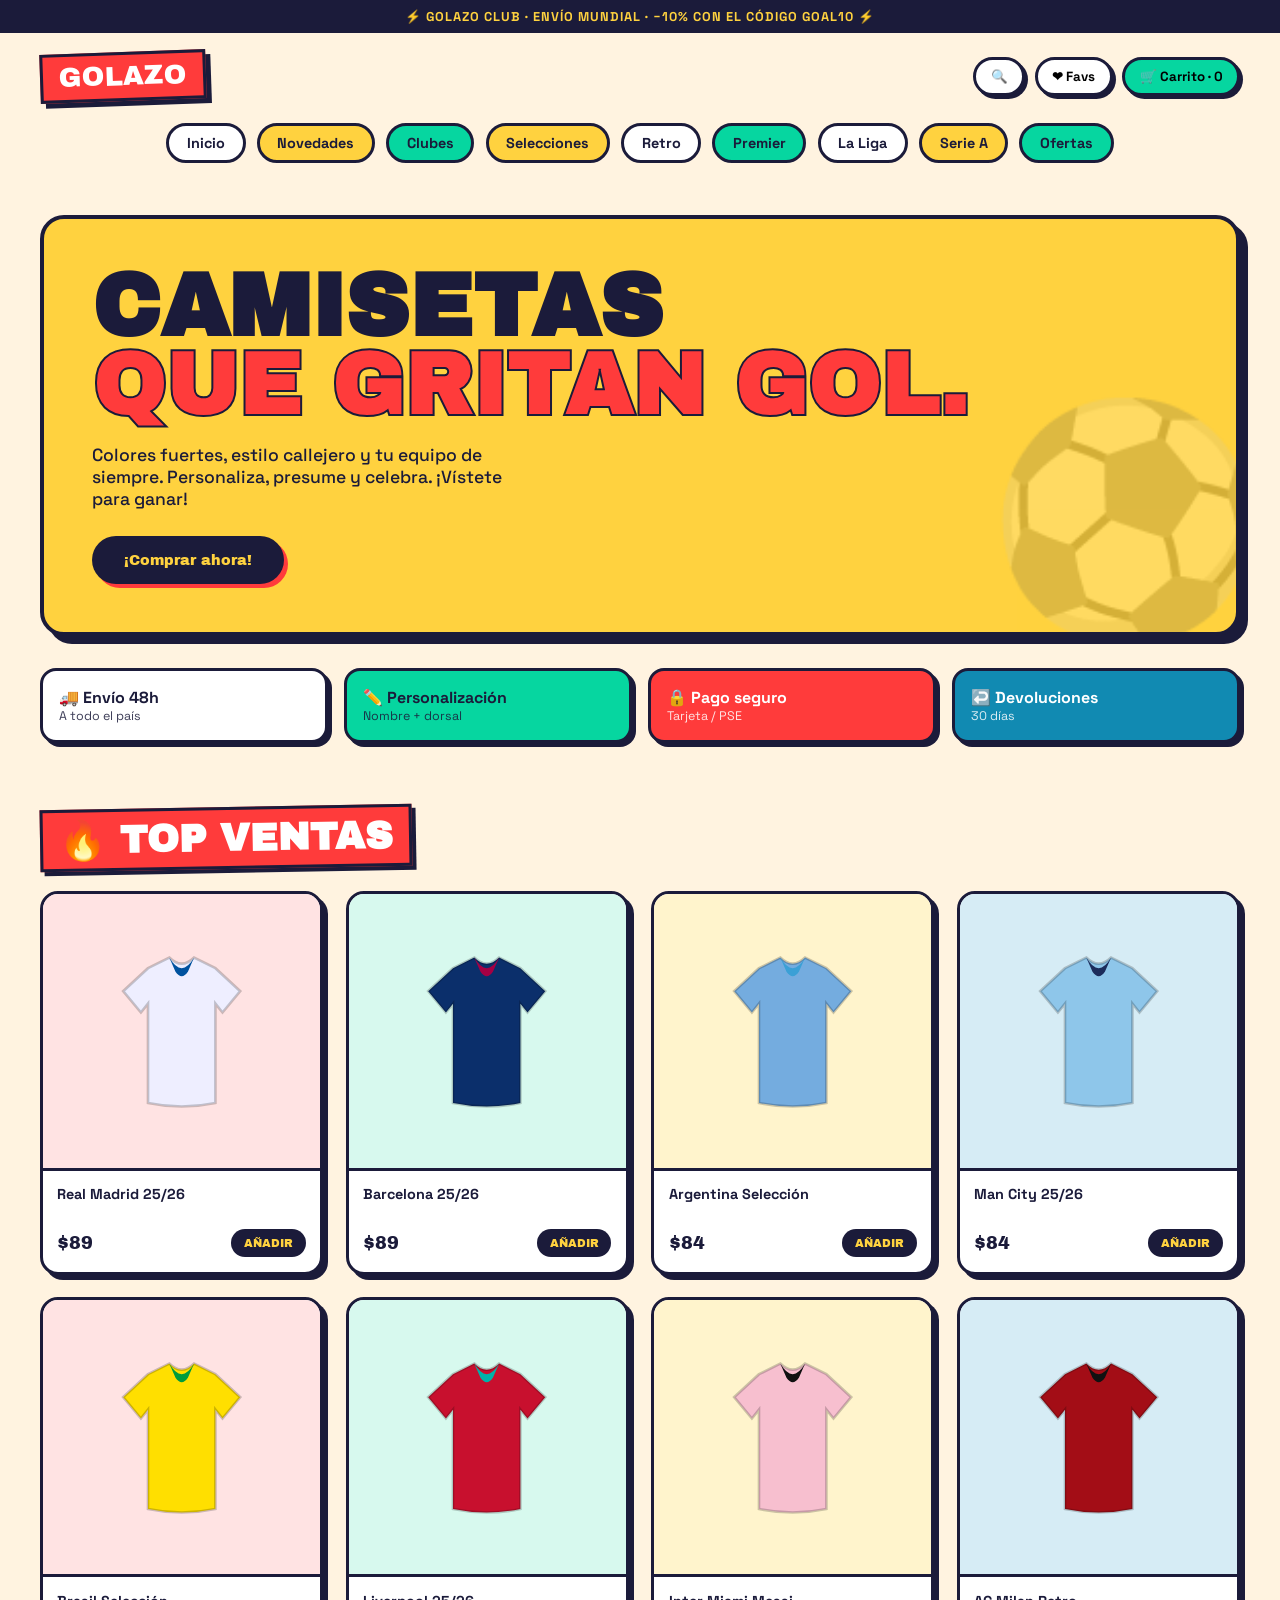
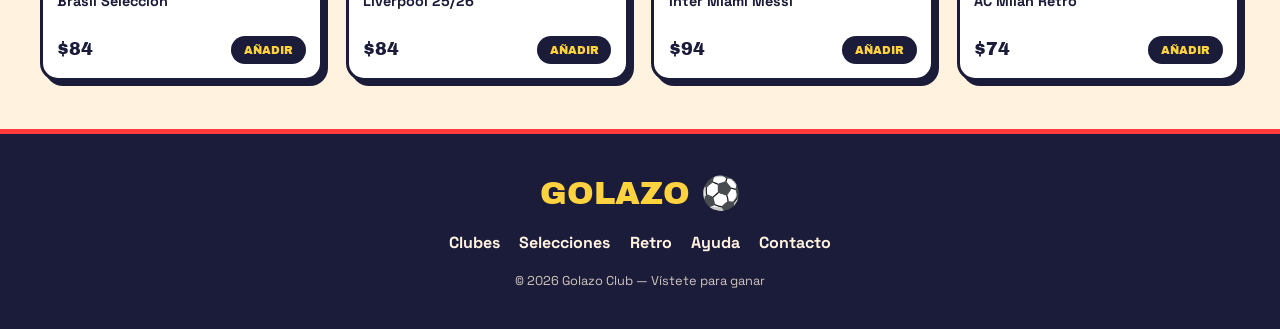
==== variantes/variante-C-retro-pop.html @ 69a57fef "Add 3 alternative design variants Three fully distinct self-contained storefront designs: - Variant " ====
<!DOCTYPE html>
<html lang="es">
<head>
<meta charset="UTF-8">
<meta name="viewport" content="width=device-width, initial-scale=1.0">
<title>GOLAZO — Variante C · Retro Pop</title>
<link href="https://fonts.googleapis.com/css2?family=Archivo+Black&family=Space+Grotesk:wght@400;500;700&display=swap" rel="stylesheet">
<style>
:root{--cream:#fff3e0;--ink:#1b1b3a;--red:#ff3b3b;--yellow:#ffd23f;--teal:#06d6a0;--blue:#118ab2;--line:#1b1b3a}
*{box-sizing:border-box;margin:0}
body{font-family:"Space Grotesk",sans-serif;background:var(--cream);color:var(--ink)}
a{color:inherit;text-decoration:none}
.wrap{width:min(1200px,94%);margin:0 auto}
h1,h2,h3,.blk{font-family:"Archivo Black",sans-serif;text-transform:uppercase}
/* Header with pill nav centered */
.bar{background:var(--ink);color:var(--yellow);text-align:center;padding:.5rem;font-weight:700;font-size:.8rem;letter-spacing:1px}
header{padding:1.2rem 0}
.hd{display:flex;align-items:center;justify-content:space-between}
.logo{font-family:"Archivo Black";font-size:1.7rem;background:var(--red);color:#fff;padding:.4rem 1rem;border:3px solid var(--ink);box-shadow:5px 5px 0 var(--ink);transform:rotate(-2deg)}
.acts{display:flex;gap:.6rem}
.acts button{font-family:"Space Grotesk";font-weight:700;border:3px solid var(--ink);background:#fff;padding:.5rem .9rem;border-radius:999px;cursor:pointer;box-shadow:3px 3px 0 var(--ink)}
.acts .cart{background:var(--teal)}
nav.pills{display:flex;flex-wrap:wrap;gap:.7rem;justify-content:center;margin-top:1.4rem}
nav.pills a{font-weight:700;padding:.5rem 1.1rem;border:3px solid var(--ink);border-radius:999px;background:#fff;font-size:.9rem;transition:.12s}
nav.pills a:nth-child(2n){background:var(--yellow)}
nav.pills a:nth-child(3n){background:var(--teal)}
nav.pills a:hover{transform:translate(-2px,-2px);box-shadow:3px 3px 0 var(--ink)}
/* Hero */
.hero{margin:2rem 0;border:4px solid var(--ink);border-radius:24px;background:var(--yellow);padding:3rem;position:relative;overflow:hidden;box-shadow:8px 8px 0 var(--ink)}
.hero h1{font-size:clamp(2.6rem,7vw,5.5rem);line-height:.9;color:var(--ink)}
.hero h1 span{color:var(--red);-webkit-text-stroke:2px var(--ink)}
.hero p{font-weight:500;font-size:1.1rem;margin:1.2rem 0 1.6rem;max-width:40ch}
.hero .cta{display:inline-block;background:var(--ink);color:var(--yellow);font-family:"Archivo Black";padding:1rem 2rem;border-radius:999px;font-size:.9rem;box-shadow:4px 4px 0 var(--red)}
.hero .cta:hover{transform:translate(-2px,-2px)}
.ball{position:absolute;right:-30px;bottom:-30px;font-size:14rem;opacity:.18}
/* strip */
.strip{display:flex;gap:1rem;flex-wrap:wrap;margin:1.5rem 0}
.strip div{flex:1;min-width:180px;border:3px solid var(--ink);border-radius:16px;padding:1rem;background:#fff;font-weight:700;box-shadow:4px 4px 0 var(--ink)}
.strip div:nth-child(2){background:var(--teal)}
.strip div:nth-child(3){background:var(--red);color:#fff}
.strip div:nth-child(4){background:var(--blue);color:#fff}
.strip small{display:block;font-weight:400;font-size:.78rem;opacity:.85}
/* products */
.ph2{font-size:2.4rem;margin:2.5rem 0 1.4rem;display:inline-block;background:var(--red);color:#fff;padding:.3rem 1rem;transform:rotate(-1deg);border:3px solid var(--ink);box-shadow:4px 4px 0 var(--ink)}
.grid{display:grid;grid-template-columns:repeat(4,1fr);gap:1.4rem;padding-bottom:3rem}
.card{border:3px solid var(--ink);border-radius:18px;background:#fff;overflow:hidden;box-shadow:5px 5px 0 var(--ink);transition:.14s}
.card:hover{transform:translate(-3px,-3px);box-shadow:8px 8px 0 var(--ink)}
.card .ph{aspect-ratio:1;display:grid;place-items:center;border-bottom:3px solid var(--ink)}
.card:nth-child(4n+1) .ph{background:#ffe3e3}.card:nth-child(4n+2) .ph{background:#d7f9ee}
.card:nth-child(4n+3) .ph{background:#fff4cc}.card:nth-child(4n) .ph{background:#d6ecf5}
.jersey{width:64%}
.card .bd{padding:.9rem}
.card .tt{font-weight:700;font-size:.9rem;line-height:1.25;height:2.4em;overflow:hidden}
.card .rw{display:flex;align-items:center;justify-content:space-between;margin-top:.6rem}
.card .pr{font-family:"Archivo Black";font-size:1.1rem}
.card .add{background:var(--ink);color:var(--yellow);border:0;font-family:"Archivo Black";font-size:.7rem;padding:.5rem .8rem;border-radius:999px;cursor:pointer}
footer{background:var(--ink);color:var(--cream);border-top:5px solid var(--red);padding:2.5rem 0;text-align:center}
footer .big{font-family:"Archivo Black";font-size:2rem;color:var(--yellow)}
footer .lk{display:flex;gap:1.2rem;justify-content:center;flex-wrap:wrap;margin:1.2rem 0;font-weight:700}
@media(max-width:820px){.grid{grid-template-columns:1fr 1fr}.acts .lbl{display:none}}
</style>
</head>
<body>
<div class="bar">⚡ GOLAZO CLUB · ENVÍO MUNDIAL · −10% CON EL CÓDIGO GOAL10 ⚡</div>
<header class="wrap">
  <div class="hd">
    <div class="logo">GOLAZO</div>
    <div class="acts"><button>🔍</button><button>❤ <span class="lbl">Favs</span></button><button class="cart">🛒 <span class="lbl">Carrito</span> · <span id="cc">0</span></button></div>
  </div>
  <nav class="pills"><a>Inicio</a><a>Novedades</a><a>Clubes</a><a>Selecciones</a><a>Retro</a><a>Premier</a><a>La Liga</a><a>Serie A</a><a>Ofertas</a></nav>
</header>

<div class="wrap">
  <section class="hero">
    <h1>Camisetas<br><span>que gritan gol.</span></h1>
    <p>Colores fuertes, estilo callejero y tu equipo de siempre. Personaliza, presume y celebra. ¡Vístete para ganar!</p>
    <a class="cta">¡Comprar ahora!</a>
    <div class="ball">⚽</div>
  </section>

  <div class="strip">
    <div>🚚 Envío 48h<small>A todo el país</small></div>
    <div>✏️ Personalización<small>Nombre + dorsal</small></div>
    <div>🔒 Pago seguro<small>Tarjeta / PSE</small></div>
    <div>↩️ Devoluciones<small>30 días</small></div>
  </div>

  <h2 class="ph2">🔥 Top ventas</h2>
  <div class="grid" id="grid"></div>
</div>

<footer>
  <div class="big">GOLAZO ⚽</div>
  <div class="lk"><a>Clubes</a><a>Selecciones</a><a>Retro</a><a>Ayuda</a><a>Contacto</a></div>
  <div style="font-size:.8rem;opacity:.8">© 2026 Golazo Club — Vístete para ganar</div>
</footer>

<script>
const P=[["Real Madrid 25/26",89,"#eef","#00529f"],["Barcelona 25/26",89,"#0b2f6b","#a50044"],["Argentina Selección",84,"#74acdf","#3ba0d6"],["Man City 25/26",84,"#8ec6ea","#1c2c5b"],["Brasil Selección",84,"#ffdf00","#009c3b"],["Liverpool 25/26",84,"#c8102e","#00b2a9"],["Inter Miami Messi",94,"#f7bfcf","#111"],["AC Milan Retro",74,"#a30d16","#111"]];
let n=0;
document.getElementById('grid').innerHTML=P.map(p=>`<div class="card"><div class="ph"><svg viewBox="0 0 200 210" class="jersey"><path d="M62 34 L86 22 Q100 36 114 22 L138 34 L166 60 L146 84 L138 74 L138 186 Q100 194 62 186 L62 74 L54 84 L34 60 Z" fill="${p[2]}" stroke="rgba(0,0,0,.2)" stroke-width="3"/><path d="M86 22 Q100 46 114 22 L107 38 Q100 48 93 38 Z" fill="${p[3]}"/></svg></div><div class="bd"><div class="tt">${p[0]}</div><div class="rw"><span class="pr">$${p[1]}</span><button class="add" onclick="n++;cc.textContent=n">AÑADIR</button></div></div></div>`).join('');
</script>
</body>
</html>
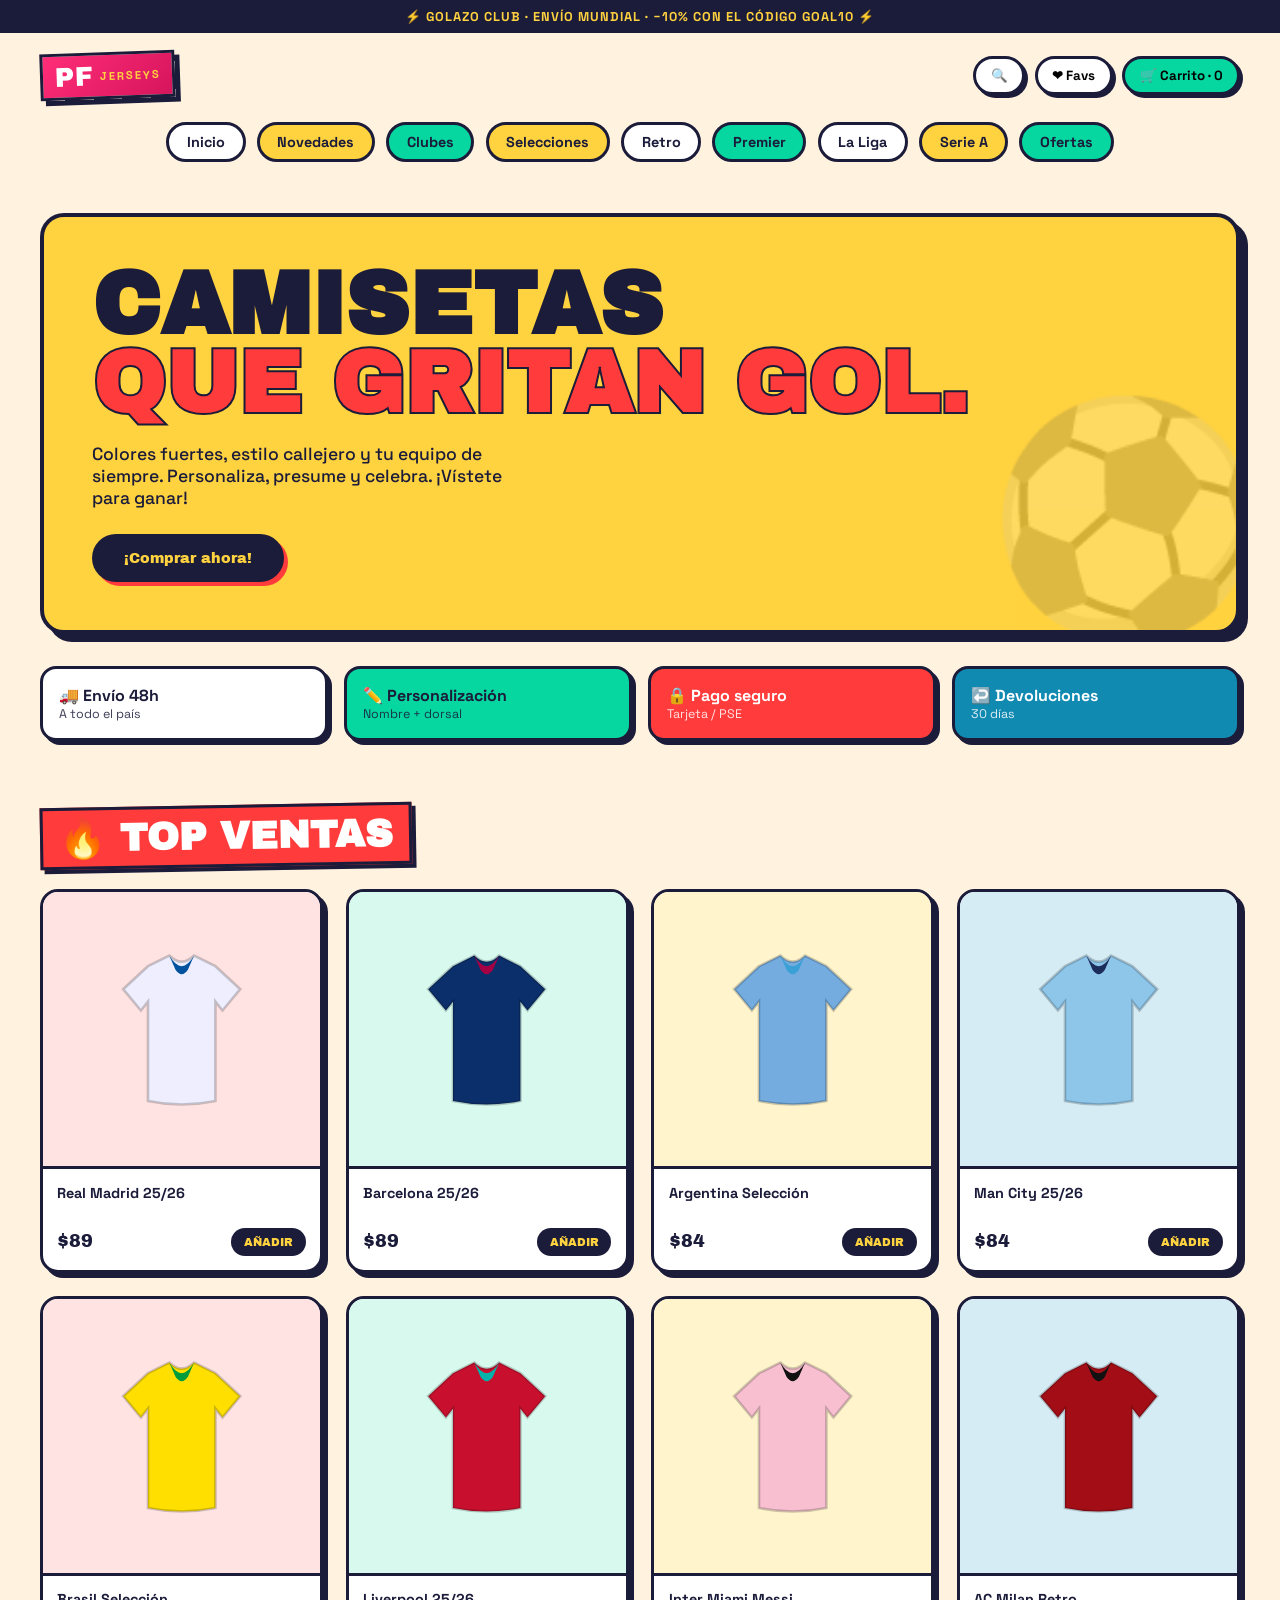
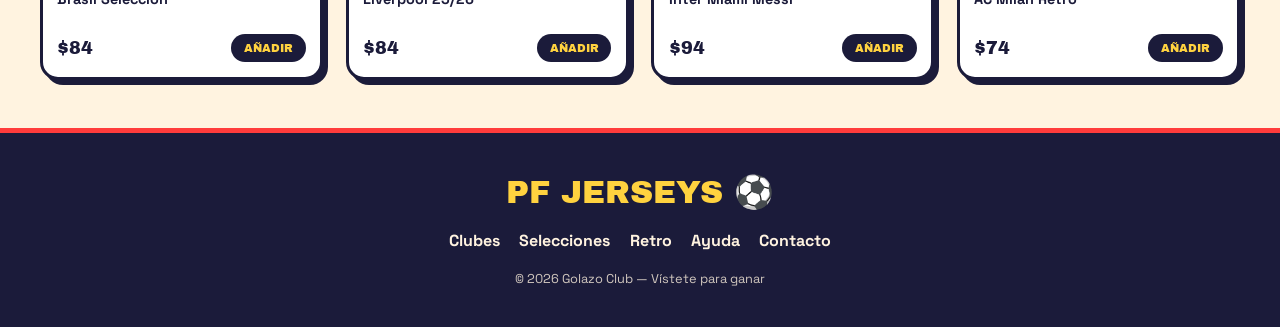
==== commit 854798e8: "Add PF branding (logo) and Elementor implementation guide Adapt the PF logo to the Retro Pop neo-bru" ====
--- a/variantes/variante-C-retro-pop.html
+++ b/variantes/variante-C-retro-pop.html
@@ -64,7 +64,7 @@
 <div class="bar">⚡ GOLAZO CLUB · ENVÍO MUNDIAL · −10% CON EL CÓDIGO GOAL10 ⚡</div>
 <header class="wrap">
   <div class="hd">
-    <div class="logo">GOLAZO</div>
+    <div class="logo" style="display:flex;align-items:center;gap:.5rem;background:linear-gradient(135deg,#ff2d78,#d6155c);padding:.35rem .7rem">PF<span style="font-family:'Space Grotesk';font-weight:700;font-size:.7rem;letter-spacing:2px;color:var(--yellow);-webkit-text-stroke:0">JERSEYS</span></div>
     <div class="acts"><button>🔍</button><button>❤ <span class="lbl">Favs</span></button><button class="cart">🛒 <span class="lbl">Carrito</span> · <span id="cc">0</span></button></div>
   </div>
   <nav class="pills"><a>Inicio</a><a>Novedades</a><a>Clubes</a><a>Selecciones</a><a>Retro</a><a>Premier</a><a>La Liga</a><a>Serie A</a><a>Ofertas</a></nav>
@@ -90,7 +90,7 @@
 </div>
 
 <footer>
-  <div class="big">GOLAZO ⚽</div>
+  <div class="big">PF JERSEYS ⚽</div>
   <div class="lk"><a>Clubes</a><a>Selecciones</a><a>Retro</a><a>Ayuda</a><a>Contacto</a></div>
   <div style="font-size:.8rem;opacity:.8">© 2026 Golazo Club — Vístete para ganar</div>
 </footer>
